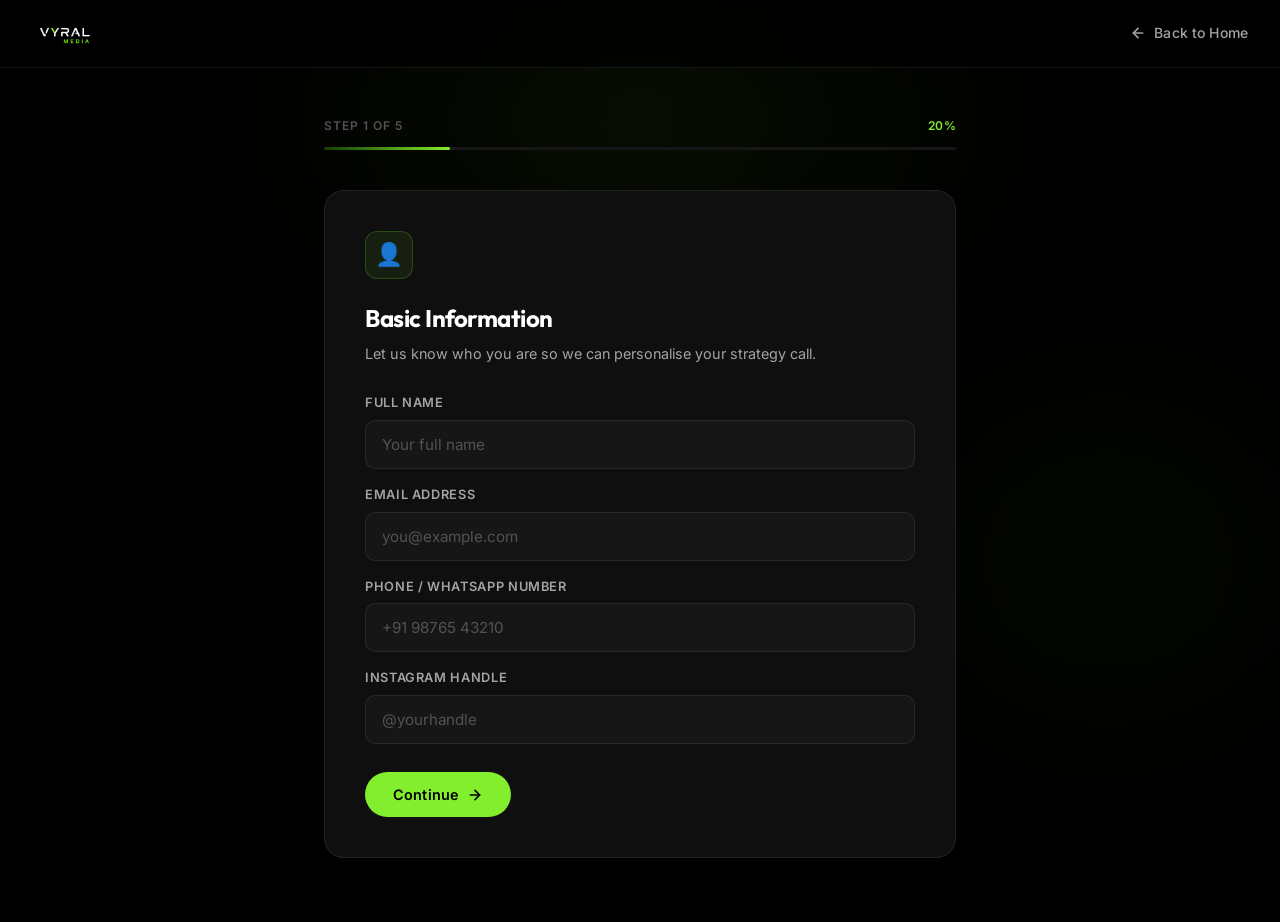
==== apply.html @ d47e301d "Update domain to vyralmedia.in, fix mobile UI, add blog section" ====
<!DOCTYPE html>
<html lang="en">
<head>
  <meta charset="UTF-8">
  <meta name="viewport" content="width=device-width, initial-scale=1.0">
  <title>Apply | Vyral Media — Book Your Free Strategy Call</title>
  <meta name="description" content="Tell us about your brand and book a free strategy call with Vyral Media. We help businesses scale organically through content, distribution, and growth systems.">
  <meta name="robots" content="noindex, nofollow">
  <link rel="canonical" href="https://vyralmedia.in/apply.html">

  <!-- Preconnect -->
  <link rel="preconnect" href="https://fonts.googleapis.com">
  <link rel="preconnect" href="https://fonts.gstatic.com" crossorigin>

  <!-- Fonts -->
  <link href="https://fonts.googleapis.com/css2?family=Inter:wght@300;400;500;600;700&family=Outfit:wght@400;500;600;700;800;900&display=swap" rel="stylesheet">

  <!-- Favicon -->
  <link rel="icon" type="image/png" href="data:image/svg+xml,<svg xmlns=%22http://www.w3.org/2000/svg%22 viewBox=%220 0 100 100%22><text y=%22.9em%22 font-size=%2290%22>🚀</text></svg>">

  <style>
    /* ============================================================
       DESIGN SYSTEM — mirrors main site exactly
    ============================================================ */
    @import url('https://fonts.googleapis.com/css2?family=Inter:wght@300;400;500;600;700&family=Outfit:wght@400;500;600;700;800;900&display=swap');

    :root {
      --bg-pure: #000000;
      --bg-primary: #050505;
      --bg-secondary: #0f0f0f;
      --bg-tertiary: #161616;
      --accent: #82EE2D;
      --accent-rgb: 130, 238, 45;
      --accent-dark: #123d04;
      --accent-forest: #1c5210;
      --text-primary: #ffffff;
      --text-secondary: #a3a3a3;
      --text-muted: #525252;
      --border-color: rgba(255,255,255,0.08);
      --border-accent: rgba(130,238,45,0.2);
      --glass-bg: rgba(10,10,10,0.75);
      --glass-border: rgba(255,255,255,0.06);
      --font-headings: 'Outfit', sans-serif;
      --font-body: 'Inter', sans-serif;
      --transition-fast: all 0.2s cubic-bezier(0.4,0,0.2,1);
      --transition-smooth: all 0.4s cubic-bezier(0.4,0,0.2,1);
      --shadow-neon: 0 0 25px rgba(130,238,45,0.15);
      --shadow-neon-strong: 0 0 35px rgba(130,238,45,0.3);
    }

    *, *::before, *::after { box-sizing: border-box; margin: 0; padding: 0; }

    html {
      scroll-behavior: smooth;
      scrollbar-width: thin;
      scrollbar-color: var(--accent) var(--bg-pure);
      overflow-x: hidden;
    }

    body {
      background-color: var(--bg-pure);
      color: var(--text-primary);
      font-family: var(--font-body);
      font-size: 16px;
      line-height: 1.6;
      min-height: 100vh;
      overflow-x: hidden;
      -webkit-font-smoothing: antialiased;
    }

    ::-webkit-scrollbar { width: 8px; }
    ::-webkit-scrollbar-track { background: var(--bg-pure); }
    ::-webkit-scrollbar-thumb { background: var(--bg-tertiary); border: 2px solid var(--bg-pure); border-radius: 4px; }
    ::-webkit-scrollbar-thumb:hover { background: var(--accent); }

    /* ============================================================
       BACKGROUND AMBIENCE
    ============================================================ */
    .bg-gradient-orb {
      position: fixed;
      inset: 0;
      pointer-events: none;
      z-index: 0;
      overflow: hidden;
    }
    .bg-gradient-orb::before {
      content: '';
      position: absolute;
      top: -20%;
      left: 50%;
      transform: translateX(-50%);
      width: 900px;
      height: 600px;
      background: radial-gradient(ellipse at center, rgba(130,238,45,0.06) 0%, transparent 65%);
      filter: blur(40px);
    }
    .bg-gradient-orb::after {
      content: '';
      position: absolute;
      bottom: 10%;
      right: -10%;
      width: 600px;
      height: 500px;
      background: radial-gradient(ellipse at center, rgba(130,238,45,0.04) 0%, transparent 65%);
      filter: blur(60px);
    }

    /* ============================================================
       NAV
    ============================================================ */
    .top-nav {
      position: fixed;
      top: 0;
      left: 0;
      right: 0;
      z-index: 100;
      padding: 0 2rem;
      height: 68px;
      display: flex;
      align-items: center;
      justify-content: space-between;
      background: rgba(0,0,0,0.7);
      backdrop-filter: blur(20px);
      -webkit-backdrop-filter: blur(20px);
      border-bottom: 1px solid var(--border-color);
    }

    .logo {
      display: flex;
      align-items: center;
      text-decoration: none;
    }
    .logo img { height: 36px; width: auto; }

    .back-link {
      display: inline-flex;
      align-items: center;
      gap: 0.5rem;
      font-family: var(--font-body);
      font-size: 0.875rem;
      font-weight: 500;
      color: var(--text-secondary);
      text-decoration: none;
      transition: var(--transition-fast);
      letter-spacing: 0.01em;
    }
    .back-link:hover { color: var(--text-primary); }
    .back-link svg { transition: var(--transition-fast); }
    .back-link:hover svg { transform: translateX(-3px); }

    /* ============================================================
       PAGE LAYOUT
    ============================================================ */
    .page-wrapper {
      position: relative;
      z-index: 1;
      min-height: 100vh;
      padding-top: 68px;
      display: flex;
      flex-direction: column;
      align-items: center;
      justify-content: flex-start;
    }

    .form-container {
      width: 100%;
      max-width: 680px;
      margin: 0 auto;
      padding: 3rem 1.5rem 4rem;
    }

    /* ============================================================
       PROGRESS BAR
    ============================================================ */
    .progress-wrap {
      margin-bottom: 2.5rem;
    }

    .progress-header {
      display: flex;
      align-items: center;
      justify-content: space-between;
      margin-bottom: 0.75rem;
    }

    .step-label {
      font-size: 0.75rem;
      font-weight: 600;
      color: var(--text-muted);
      letter-spacing: 0.08em;
      text-transform: uppercase;
    }

    .step-count {
      font-size: 0.75rem;
      font-weight: 600;
      color: var(--accent);
      letter-spacing: 0.04em;
    }

    .progress-track {
      height: 3px;
      background: var(--bg-tertiary);
      border-radius: 100px;
      overflow: hidden;
    }

    .progress-fill {
      height: 100%;
      background: linear-gradient(90deg, var(--accent-dark), var(--accent));
      border-radius: 100px;
      transition: width 0.5s cubic-bezier(0.4,0,0.2,1);
      box-shadow: 0 0 12px rgba(130,238,45,0.4);
    }

    /* ============================================================
       STEP CARD
    ============================================================ */
    .step-card {
      background: var(--bg-secondary);
      border: 1px solid var(--border-color);
      border-radius: 20px;
      padding: 2.5rem;
      display: none;
      animation: fadeSlideIn 0.35s cubic-bezier(0.4,0,0.2,1) both;
    }

    .step-card.active { display: block; }

    @keyframes fadeSlideIn {
      from { opacity: 0; transform: translateY(14px); }
      to   { opacity: 1; transform: translateY(0); }
    }

    .step-icon {
      width: 48px;
      height: 48px;
      border-radius: 12px;
      background: rgba(130,238,45,0.08);
      border: 1px solid var(--border-accent);
      display: flex;
      align-items: center;
      justify-content: center;
      margin-bottom: 1.25rem;
      font-size: 1.4rem;
      line-height: 1;
    }

    .step-title {
      font-family: var(--font-headings);
      font-size: 1.5rem;
      font-weight: 700;
      color: var(--text-primary);
      margin-bottom: 0.35rem;
      letter-spacing: -0.02em;
    }

    .step-subtitle {
      font-size: 0.9rem;
      color: var(--text-secondary);
      margin-bottom: 1.75rem;
      line-height: 1.5;
    }

    /* ============================================================
       FORM FIELDS
    ============================================================ */
    .field-group {
      display: flex;
      flex-direction: column;
      gap: 1rem;
      margin-bottom: 1.75rem;
    }

    .field {
      display: flex;
      flex-direction: column;
      gap: 0.4rem;
    }

    .field label {
      font-size: 0.8rem;
      font-weight: 600;
      color: var(--text-secondary);
      letter-spacing: 0.05em;
      text-transform: uppercase;
    }

    .field input,
    .field select {
      width: 100%;
      background: var(--bg-tertiary);
      border: 1px solid var(--border-color);
      border-radius: 10px;
      padding: 0.875rem 1rem;
      font-family: var(--font-body);
      font-size: 0.95rem;
      font-weight: 400;
      color: var(--text-primary);
      outline: none;
      transition: var(--transition-fast);
      appearance: none;
      -webkit-appearance: none;
    }

    .field input::placeholder { color: var(--text-muted); }

    .field input:focus,
    .field select:focus {
      border-color: var(--border-accent);
      background: rgba(22,22,22,0.9);
      box-shadow: 0 0 0 3px rgba(130,238,45,0.07);
    }

    .select-wrap {
      position: relative;
    }

    .select-wrap::after {
      content: '';
      position: absolute;
      right: 14px;
      top: 50%;
      transform: translateY(-50%);
      width: 10px;
      height: 6px;
      pointer-events: none;
      background-image: url("data:image/svg+xml,%3Csvg xmlns='http://www.w3.org/2000/svg' fill='none' viewBox='0 0 10 6'%3E%3Cpath stroke='%23a3a3a3' stroke-width='1.5' stroke-linecap='round' stroke-linejoin='round' d='M1 1l4 4 4-4'/%3E%3C/svg%3E");
      background-repeat: no-repeat;
      background-size: contain;
    }

    .field select { cursor: pointer; padding-right: 2.5rem; }
    .field select option { background: var(--bg-secondary); color: var(--text-primary); }

    /* ============================================================
       CHOICE GRID (single / multi select)
    ============================================================ */
    .choices-grid {
      display: grid;
      grid-template-columns: 1fr 1fr;
      gap: 0.65rem;
      margin-bottom: 1.75rem;
    }

    .choice-item {
      display: flex;
      align-items: center;
      gap: 0.75rem;
      padding: 0.875rem 1rem;
      background: var(--bg-tertiary);
      border: 1px solid var(--border-color);
      border-radius: 12px;
      cursor: pointer;
      transition: var(--transition-fast);
      user-select: none;
      -webkit-user-select: none;
    }

    .choice-item:hover {
      border-color: rgba(130,238,45,0.25);
      background: rgba(22,22,22,0.9);
    }

    .choice-item.selected {
      border-color: var(--accent);
      background: rgba(130,238,45,0.07);
      box-shadow: 0 0 0 1px rgba(130,238,45,0.15) inset;
    }

    .choice-icon {
      width: 28px;
      height: 28px;
      flex-shrink: 0;
      border-radius: 6px;
      background: rgba(255,255,255,0.04);
      display: flex;
      align-items: center;
      justify-content: center;
      font-size: 0.95rem;
    }

    .choice-text {
      font-size: 0.875rem;
      font-weight: 500;
      color: var(--text-primary);
      line-height: 1.3;
    }

    .choice-check {
      width: 16px;
      height: 16px;
      border-radius: 4px;
      border: 1.5px solid var(--text-muted);
      margin-left: auto;
      flex-shrink: 0;
      display: flex;
      align-items: center;
      justify-content: center;
      transition: var(--transition-fast);
    }

    .choice-item.selected .choice-check {
      background: var(--accent);
      border-color: var(--accent);
    }

    .choice-item.selected .choice-check::after {
      content: '';
      display: block;
      width: 8px;
      height: 5px;
      border-left: 2px solid #000;
      border-bottom: 2px solid #000;
      transform: rotate(-45deg) translateY(-1px);
    }

    /* Full-width grid options */
    .choices-grid.cols-1 { grid-template-columns: 1fr; }

    /* ============================================================
       BUTTONS
    ============================================================ */
    .btn-row {
      display: flex;
      align-items: center;
      gap: 0.75rem;
      margin-top: 0.25rem;
    }

    .btn {
      display: inline-flex;
      align-items: center;
      justify-content: center;
      gap: 0.5rem;
      padding: 0.875rem 1.75rem;
      border-radius: 100px;
      font-family: var(--font-body);
      font-size: 0.9rem;
      font-weight: 600;
      cursor: pointer;
      border: none;
      outline: none;
      text-decoration: none;
      transition: var(--transition-fast);
      letter-spacing: 0.01em;
      white-space: nowrap;
    }

    .btn-primary {
      background: var(--accent);
      color: #000;
    }
    .btn-primary:hover {
      background: #96f53e;
      transform: translateY(-2px);
      box-shadow: var(--shadow-neon-strong);
    }

    .btn-secondary {
      background: transparent;
      color: var(--text-secondary);
      border: 1px solid var(--border-color);
    }
    .btn-secondary:hover {
      border-color: rgba(255,255,255,0.2);
      color: var(--text-primary);
      background: var(--bg-tertiary);
    }

    .btn-full { width: 100%; }

    /* ============================================================
       VALIDATION ERROR
    ============================================================ */
    .field-error {
      font-size: 0.78rem;
      color: #ff6b6b;
      display: none;
      margin-top: 0.25rem;
    }
    .field-error.show { display: block; }
    .field input.error,
    .field select.error { border-color: rgba(255,107,107,0.5); }

    .error-msg {
      font-size: 0.8rem;
      color: #ff6b6b;
      padding: 0.75rem 1rem;
      background: rgba(255,107,107,0.08);
      border: 1px solid rgba(255,107,107,0.2);
      border-radius: 8px;
      display: none;
      margin-bottom: 1rem;
    }
    .error-msg.show { display: block; }

    /* ============================================================
       FINAL SCREEN
    ============================================================ */
    .final-screen {
      display: none;
      text-align: center;
      padding: 3rem 2.5rem;
      background: var(--bg-secondary);
      border: 1px solid var(--border-color);
      border-radius: 20px;
      animation: fadeSlideIn 0.4s cubic-bezier(0.4,0,0.2,1) both;
    }

    .final-screen.active { display: block; }

    .final-icon-wrap {
      width: 72px;
      height: 72px;
      border-radius: 18px;
      background: rgba(130,238,45,0.1);
      border: 1px solid var(--border-accent);
      display: flex;
      align-items: center;
      justify-content: center;
      margin: 0 auto 1.5rem;
      font-size: 2rem;
    }

    .final-title {
      font-family: var(--font-headings);
      font-size: 2rem;
      font-weight: 800;
      color: var(--text-primary);
      letter-spacing: -0.03em;
      margin-bottom: 0.75rem;
    }

    .final-title span { color: var(--accent); }

    .final-desc {
      font-size: 1rem;
      color: var(--text-secondary);
      max-width: 440px;
      margin: 0 auto 2rem;
      line-height: 1.65;
    }

    .wa-btn {
      display: inline-flex;
      align-items: center;
      justify-content: center;
      gap: 0.75rem;
      padding: 1rem 2rem;
      background: var(--accent);
      color: #000;
      font-family: var(--font-body);
      font-size: 1rem;
      font-weight: 700;
      border-radius: 100px;
      text-decoration: none;
      transition: var(--transition-fast);
      letter-spacing: 0.01em;
      border: none;
      cursor: pointer;
    }

    .wa-btn:hover {
      background: #96f53e;
      transform: translateY(-3px);
      box-shadow: 0 8px 32px rgba(130,238,45,0.35);
    }

    .wa-btn svg { flex-shrink: 0; }

    .privacy-note {
      margin-top: 1.25rem;
      font-size: 0.78rem;
      color: var(--text-muted);
    }

    /* ============================================================
       NOTION-STYLE EMOJI — uses text rendering
    ============================================================ */
    .notion-emoji {
      font-style: normal;
      font-variant-emoji: text;
      font-family: 'Segoe UI Emoji', 'Noto Emoji', sans-serif;
    }

    /* ============================================================
       STEP DIVIDER
    ============================================================ */
    .step-divider {
      height: 1px;
      background: var(--border-color);
      margin: 1.5rem 0;
    }

    /* ============================================================
       RESPONSIVE
    ============================================================ */
    @media (max-width: 600px) {
      .form-container { padding: 2rem 1rem 3rem; }
      .step-card { padding: 1.75rem 1.25rem; }
      .choices-grid { 
        grid-template-columns: 1fr; 
        gap: 0.5rem;
      }
      .choice-item {
        padding: 0.65rem 0.75rem;
        gap: 0.5rem;
      }
      .choice-text {
        font-size: 0.8rem;
      }
      .choice-icon {
        width: 24px;
        height: 24px;
        font-size: 0.8rem;
      }
      .choice-check {
        width: 14px;
        height: 14px;
      }
      .final-screen { padding: 2rem 1.25rem; }
      .final-title { font-size: 1.6rem; }
      .top-nav { padding: 0 1rem; }
      .btn-row {
        flex-wrap: wrap;
      }
      .btn-row .btn {
        flex: 1 1 calc(50% - 0.5rem);
        min-width: 120px;
        padding: 0.7rem 1rem;
        font-size: 0.8rem;
      }
    }
  </style>
</head>
<body>

  <!-- Background ambience -->
  <div class="bg-gradient-orb" aria-hidden="true"></div>

  <!-- Nav -->
  <nav class="top-nav" aria-label="Apply page navigation">
    <a href="index.html" class="logo" aria-label="Vyral Media — Back to home">
      <img src="logo.png" alt="Vyral Media Logo">
    </a>
    <a href="index.html" class="back-link" id="nav-back-link">
      <svg xmlns="http://www.w3.org/2000/svg" width="16" height="16" viewBox="0 0 24 24" fill="none" stroke="currentColor" stroke-width="2.5" stroke-linecap="round" stroke-linejoin="round" aria-hidden="true"><line x1="19" y1="12" x2="5" y2="12"></line><polyline points="12 19 5 12 12 5"></polyline></svg>
      Back to Home
    </a>
  </nav>

  <!-- Page wrapper -->
  <div class="page-wrapper">
    <div class="form-container">

      <!-- Progress -->
      <div class="progress-wrap" id="progress-wrap">
        <div class="progress-header">
          <span class="step-label" id="step-label">Step 1 of 5</span>
          <span class="step-count" id="step-count">20%</span>
        </div>
        <div class="progress-track">
          <div class="progress-fill" id="progress-fill" style="width: 20%"></div>
        </div>
      </div>

      <!-- ─── STEP 1: BASIC INFORMATION ─── -->
      <div class="step-card active" id="step-1" role="form" aria-labelledby="step1-title">
        <div class="step-icon" aria-hidden="true"><span class="notion-emoji">👤</span></div>
        <h1 class="step-title" id="step1-title">Basic Information</h1>
        <p class="step-subtitle">Let us know who you are so we can personalise your strategy call.</p>

        <div class="error-msg" id="step1-error">Please fill in all required fields correctly.</div>

        <div class="field-group">
          <div class="field">
            <label for="f-name">Full Name</label>
            <input type="text" id="f-name" name="name" placeholder="Your full name" autocomplete="name">
            <span class="field-error" id="err-name">Please enter your name.</span>
          </div>
          <div class="field">
            <label for="f-email">Email Address</label>
            <input type="email" id="f-email" name="email" placeholder="you@example.com" autocomplete="email">
            <span class="field-error" id="err-email">Please enter a valid email address.</span>
          </div>
          <div class="field">
            <label for="f-phone">Phone / WhatsApp Number</label>
            <input type="tel" id="f-phone" name="phone" placeholder="+91 98765 43210" autocomplete="tel">
            <span class="field-error" id="err-phone">Please enter your phone number.</span>
          </div>
          <div class="field">
            <label for="f-instagram">Instagram Handle</label>
            <input type="text" id="f-instagram" name="instagram" placeholder="@yourhandle">
            <span class="field-error" id="err-instagram">Please enter your Instagram handle.</span>
          </div>
        </div>

        <div class="btn-row">
          <button class="btn btn-primary" onclick="nextStep(1)" id="step1-next">
            Continue
            <svg xmlns="http://www.w3.org/2000/svg" width="16" height="16" viewBox="0 0 24 24" fill="none" stroke="currentColor" stroke-width="2.5" stroke-linecap="round" stroke-linejoin="round" aria-hidden="true"><line x1="5" y1="12" x2="19" y2="12"></line><polyline points="12 5 19 12 12 19"></polyline></svg>
          </button>
        </div>
      </div>

      <!-- ─── STEP 2: BUSINESS TYPE ─── -->
      <div class="step-card" id="step-2" role="form" aria-labelledby="step2-title">
        <div class="step-icon" aria-hidden="true"><span class="notion-emoji">🏢</span></div>
        <h2 class="step-title" id="step2-title">Business Type</h2>
        <p class="step-subtitle">What type of business or brand are you building?</p>

        <div class="error-msg" id="step2-error">Please select a business type to continue.</div>

        <div class="choices-grid cols-1" id="business-choices" role="radiogroup" aria-label="Business type">
          <div class="choice-item" data-group="business" data-value="Local Business" onclick="selectSingle(this)" role="radio" aria-checked="false" tabindex="0">
            <span class="choice-icon notion-emoji">🏪</span>
            <span class="choice-text">Local Business</span>
            <span class="choice-check" aria-hidden="true"></span>
          </div>
          <div class="choice-item" data-group="business" data-value="E-commerce" onclick="selectSingle(this)" role="radio" aria-checked="false" tabindex="0">
            <span class="choice-icon notion-emoji">🛒</span>
            <span class="choice-text">E-commerce</span>
            <span class="choice-check" aria-hidden="true"></span>
          </div>
          <div class="choice-item" data-group="business" data-value="Personal Brand" onclick="selectSingle(this)" role="radio" aria-checked="false" tabindex="0">
            <span class="choice-icon notion-emoji">🎯</span>
            <span class="choice-text">Personal Brand</span>
            <span class="choice-check" aria-hidden="true"></span>
          </div>
          <div class="choice-item" data-group="business" data-value="Influencer" onclick="selectSingle(this)" role="radio" aria-checked="false" tabindex="0">
            <span class="choice-icon notion-emoji">👑</span>
            <span class="choice-text">Influencer</span>
            <span class="choice-check" aria-hidden="true"></span>
          </div>
          <div class="choice-item" data-group="business" data-value="Startup" onclick="selectSingle(this)" role="radio" aria-checked="false" tabindex="0">
            <span class="choice-icon notion-emoji">🚀</span>
            <span class="choice-text">Startup</span>
            <span class="choice-check" aria-hidden="true"></span>
          </div>
          <div class="choice-item" data-group="business" data-value="Other" onclick="selectSingle(this)" role="radio" aria-checked="false" tabindex="0">
            <span class="choice-icon notion-emoji">📦</span>
            <span class="choice-text">Other</span>
            <span class="choice-check" aria-hidden="true"></span>
          </div>
        </div>

        <div class="btn-row">
          <button class="btn btn-secondary" onclick="prevStep(2)" aria-label="Go back to step 1">Back</button>
          <button class="btn btn-primary" onclick="nextStep(2)" id="step2-next">
            Continue
            <svg xmlns="http://www.w3.org/2000/svg" width="16" height="16" viewBox="0 0 24 24" fill="none" stroke="currentColor" stroke-width="2.5" stroke-linecap="round" stroke-linejoin="round" aria-hidden="true"><line x1="5" y1="12" x2="19" y2="12"></line><polyline points="12 5 19 12 12 19"></polyline></svg>
          </button>
        </div>
      </div>

      <!-- ─── STEP 3: CURRENT SITUATION ─── -->
      <div class="step-card" id="step-3" role="form" aria-labelledby="step3-title">
        <div class="step-icon" aria-hidden="true"><span class="notion-emoji">📊</span></div>
        <h2 class="step-title" id="step3-title">Current Situation</h2>
        <p class="step-subtitle">What's your biggest challenge right now?</p>

        <div class="error-msg" id="step3-error">Please select your biggest challenge to continue.</div>

        <div class="choices-grid cols-1" id="challenge-choices" role="radiogroup" aria-label="Current challenge">
          <div class="choice-item" data-group="challenge" data-value="Don't know how to scale organically" onclick="selectSingle(this)" role="radio" aria-checked="false" tabindex="0">
            <span class="choice-icon notion-emoji">📊</span>
            <span class="choice-text">Don't know how to scale organically</span>
            <span class="choice-check" aria-hidden="true"></span>
          </div>
          <div class="choice-item" data-group="challenge" data-value="Low reach & engagement" onclick="selectSingle(this)" role="radio" aria-checked="false" tabindex="0">
            <span class="choice-icon notion-emoji">📉</span>
            <span class="choice-text">Low reach &amp; engagement</span>
            <span class="choice-check" aria-hidden="true"></span>
          </div>
          <div class="choice-item" data-group="challenge" data-value="No leads coming in" onclick="selectSingle(this)" role="radio" aria-checked="false" tabindex="0">
            <span class="choice-icon notion-emoji">🎯</span>
            <span class="choice-text">No leads coming in</span>
            <span class="choice-check" aria-hidden="true"></span>
          </div>
          <div class="choice-item" data-group="challenge" data-value="No time to manage social media" onclick="selectSingle(this)" role="radio" aria-checked="false" tabindex="0">
            <span class="choice-icon notion-emoji">⏱</span>
            <span class="choice-text">No time to manage social media</span>
            <span class="choice-check" aria-hidden="true"></span>
          </div>
          <div class="choice-item" data-group="challenge" data-value="Need faster growth" onclick="selectSingle(this)" role="radio" aria-checked="false" tabindex="0">
            <span class="choice-icon notion-emoji">🚀</span>
            <span class="choice-text">Need faster growth</span>
            <span class="choice-check" aria-hidden="true"></span>
          </div>
          <div class="choice-item" data-group="challenge" data-value="Other" onclick="selectSingle(this)" role="radio" aria-checked="false" tabindex="0">
            <span class="choice-icon notion-emoji">❓</span>
            <span class="choice-text">Other</span>
            <span class="choice-check" aria-hidden="true"></span>
          </div>
        </div>

        <div class="btn-row">
          <button class="btn btn-secondary" onclick="prevStep(3)" aria-label="Go back to step 2">Back</button>
          <button class="btn btn-primary" onclick="nextStep(3)" id="step3-next">
            Continue
            <svg xmlns="http://www.w3.org/2000/svg" width="16" height="16" viewBox="0 0 24 24" fill="none" stroke="currentColor" stroke-width="2.5" stroke-linecap="round" stroke-linejoin="round" aria-hidden="true"><line x1="5" y1="12" x2="19" y2="12"></line><polyline points="12 5 19 12 12 19"></polyline></svg>
          </button>
        </div>
      </div>

      <!-- ─── STEP 4: BUDGET QUALIFIER ─── -->
      <div class="step-card" id="step-4" role="form" aria-labelledby="step4-title">
        <div class="step-icon" aria-hidden="true"><span class="notion-emoji">💰</span></div>
        <h2 class="step-title" id="step4-title">Budget Qualifier</h2>
        <p class="step-subtitle">What's your monthly marketing budget? This helps us match you with the right plan.</p>

        <div class="error-msg" id="step4-error">Please select your monthly budget to continue.</div>

        <div class="choices-grid cols-1" id="budget-choices" role="radiogroup" aria-label="Monthly budget">
          <div class="choice-item" data-group="budget" data-value="Under $500" onclick="selectSingle(this)" role="radio" aria-checked="false" tabindex="0">
            <span class="choice-icon notion-emoji">💰</span>
            <span class="choice-text">Under $500</span>
            <span class="choice-check" aria-hidden="true"></span>
          </div>
          <div class="choice-item" data-group="budget" data-value="$500–$1,000" onclick="selectSingle(this)" role="radio" aria-checked="false" tabindex="0">
            <span class="choice-icon notion-emoji">💰</span>
            <span class="choice-text">$500 – $1,000</span>
            <span class="choice-check" aria-hidden="true"></span>
          </div>
          <div class="choice-item" data-group="budget" data-value="$1,000–$2,000" onclick="selectSingle(this)" role="radio" aria-checked="false" tabindex="0">
            <span class="choice-icon notion-emoji">💰</span>
            <span class="choice-text">$1,000 – $2,000</span>
            <span class="choice-check" aria-hidden="true"></span>
          </div>
          <div class="choice-item" data-group="budget" data-value="$2,000+" onclick="selectSingle(this)" role="radio" aria-checked="false" tabindex="0">
            <span class="choice-icon notion-emoji">💰</span>
            <span class="choice-text">$2,000+</span>
            <span class="choice-check" aria-hidden="true"></span>
          </div>
        </div>

        <div class="btn-row">
          <button class="btn btn-secondary" onclick="prevStep(4)" aria-label="Go back to step 3">Back</button>
          <button class="btn btn-primary" onclick="nextStep(4)" id="step4-next">
            Continue
            <svg xmlns="http://www.w3.org/2000/svg" width="16" height="16" viewBox="0 0 24 24" fill="none" stroke="currentColor" stroke-width="2.5" stroke-linecap="round" stroke-linejoin="round" aria-hidden="true"><line x1="5" y1="12" x2="19" y2="12"></line><polyline points="12 5 19 12 12 19"></polyline></svg>
          </button>
        </div>
      </div>

      <!-- ─── STEP 5: MAIN GOAL ─── -->
      <div class="step-card" id="step-5" role="form" aria-labelledby="step5-title">
        <div class="step-icon" aria-hidden="true"><span class="notion-emoji">🎯</span></div>
        <h2 class="step-title" id="step5-title">Main Goal</h2>
        <p class="step-subtitle">What are you aiming for? Select all that apply.</p>

        <div class="error-msg" id="step5-error">Please select at least one goal to continue.</div>

        <div class="choices-grid cols-1" id="goal-choices" role="group" aria-label="Your main goals">
          <div class="choice-item" data-group="goal" data-value="Build organic traffic" onclick="selectMulti(this)" role="checkbox" aria-checked="false" tabindex="0">
            <span class="choice-icon notion-emoji">📈</span>
            <span class="choice-text">Build organic traffic</span>
            <span class="choice-check" aria-hidden="true"></span>
          </div>
          <div class="choice-item" data-group="goal" data-value="Increase brand virality" onclick="selectMulti(this)" role="checkbox" aria-checked="false" tabindex="0">
            <span class="choice-icon notion-emoji">🔥</span>
            <span class="choice-text">Increase brand virality</span>
            <span class="choice-check" aria-hidden="true"></span>
          </div>
          <div class="choice-item" data-group="goal" data-value="Grow social media followers" onclick="selectMulti(this)" role="checkbox" aria-checked="false" tabindex="0">
            <span class="choice-icon notion-emoji">👥</span>
            <span class="choice-text">Grow social media followers</span>
            <span class="choice-check" aria-hidden="true"></span>
          </div>
          <div class="choice-item" data-group="goal" data-value="More leads / sales" onclick="selectMulti(this)" role="checkbox" aria-checked="false" tabindex="0">
            <span class="choice-icon notion-emoji">🎯</span>
            <span class="choice-text">More leads / sales</span>
            <span class="choice-check" aria-hidden="true"></span>
          </div>
          <div class="choice-item" data-group="goal" data-value="Brand awareness" onclick="selectMulti(this)" role="checkbox" aria-checked="false" tabindex="0">
            <span class="choice-icon notion-emoji">👁</span>
            <span class="choice-text">Brand awareness</span>
            <span class="choice-check" aria-hidden="true"></span>
          </div>
          <div class="choice-item" data-group="goal" data-value="Launch a new product / brand" onclick="selectMulti(this)" role="checkbox" aria-checked="false" tabindex="0">
            <span class="choice-icon notion-emoji">🚀</span>
            <span class="choice-text">Launch a new product / brand</span>
            <span class="choice-check" aria-hidden="true"></span>
          </div>
        </div>

        <div class="btn-row">
          <button class="btn btn-secondary" onclick="prevStep(5)" aria-label="Go back to step 4">Back</button>
          <button class="btn btn-primary" onclick="nextStep(5)" id="step5-next">
            See My Growth Plan
            <svg xmlns="http://www.w3.org/2000/svg" width="16" height="16" viewBox="0 0 24 24" fill="none" stroke="currentColor" stroke-width="2.5" stroke-linecap="round" stroke-linejoin="round" aria-hidden="true"><line x1="5" y1="12" x2="19" y2="12"></line><polyline points="12 5 19 12 12 19"></polyline></svg>
          </button>
        </div>
      </div>

      <!-- ─── FINAL SCREEN ─── -->
      <div class="final-screen" id="final-screen" role="region" aria-labelledby="final-title">
        <div class="final-icon-wrap" aria-hidden="true"><span class="notion-emoji" style="font-size:2.2rem">🚀</span></div>
        <h2 class="final-title" id="final-title">Perfect. Let's Build Your<br><span>Growth Plan.</span></h2>
        <p class="final-desc">Book your free strategy call below and we'll show you how to generate more visibility, more reach and more opportunities for your brand.</p>
        <a href="#" class="wa-btn" id="whatsapp-cta" target="_blank" rel="noopener noreferrer" aria-label="Continue to book your free strategy call on WhatsApp">
          <svg xmlns="http://www.w3.org/2000/svg" width="22" height="22" viewBox="0 0 448 512" fill="currentColor" aria-hidden="true"><path d="M380.9 97.1C339 55.1 283.2 32 223.9 32c-122.4 0-222 99.6-222 222 0 39.1 10.2 77.3 29.6 111L0 480l117.7-30.9c32.4 17.7 68.9 27 106.1 27h.1c122.3 0 224.1-99.6 224.1-222 0-59.3-25.2-115-67.1-157zm-157 341.6c-33.2 0-65.7-8.9-94-25.7l-6.7-4-69.8 18.3L72 359.2l-4.4-7c-18.5-29.4-28.2-63.3-28.2-98.2 0-101.7 82.8-184.5 184.6-184.5 49.3 0 95.6 19.2 130.4 54.1 34.8 34.9 56.2 81.2 56.1 130.5 0 101.8-84.9 184.6-186.6 184.6zm101.2-138.2c-5.5-2.8-32.8-16.2-37.9-18-5.1-1.9-8.8-2.8-12.5 2.8-3.7 5.6-14.3 18-17.6 21.8-3.2 3.7-6.5 4.2-12 1.4-32.6-16.3-54-29.1-75.5-66-5.7-9.8 5.7-9.1 16.3-30.3 1.8-3.7.9-6.9-.5-9.7-1.4-2.8-12.5-30.1-17.1-41.2-4.5-10.8-9.1-9.3-12.5-9.5-3.2-.2-6.9-.2-10.6-.2-3.7 0-9.7 1.4-14.8 6.9-5.1 5.6-19.4 19-19.4 46.3 0 27.3 19.9 53.7 22.6 57.4 2.8 3.7 39.1 59.7 94.8 83.8 35.2 15.2 49 16.5 66.6 13.9 10.7-1.6 32.8-13.4 37.4-26.4 4.6-13 4.6-24.1 3.2-26.4-1.3-2.5-5-3.9-10.5-6.6z"/></svg>
          Continue To Book Your Strategy Call
        </a>
        <p class="privacy-note">We respect your privacy. Your information will only be used to contact you about your strategy call.</p>
      </div>

    </div><!-- /form-container -->
  </div><!-- /page-wrapper -->

  <script>
    /* ============================================================
       STATE
    ============================================================ */
    const TOTAL_STEPS = 5;
    let currentStep = 1;

    const formData = {
      name:      '',
      email:     '',
      phone:     '',
      instagram: '',
      business:  '',
      challenge: '',
      budget:    '',
      goals:     []
    };

    /* ============================================================
       PROGRESS
    ============================================================ */
    function updateProgress(step) {
      const pct = Math.round((step / TOTAL_STEPS) * 100);
      document.getElementById('progress-fill').style.width = pct + '%';
      document.getElementById('step-label').textContent = `Step ${step} of ${TOTAL_STEPS}`;
      document.getElementById('step-count').textContent = pct + '%';
    }

    /* ============================================================
       NAVIGATION
    ============================================================ */
    function showStep(n) {
      document.querySelectorAll('.step-card').forEach(c => c.classList.remove('active'));
      const card = document.getElementById('step-' + n);
      if (card) {
        card.classList.add('active');
        card.scrollIntoView({ behavior: 'smooth', block: 'start' });
      }
      updateProgress(n);
      currentStep = n;
    }

    function prevStep(from) {
      if (from > 1) showStep(from - 1);
    }

    function nextStep(from) {
      // Validate before advancing
      if (!validate(from)) return;
      collectData(from);

      if (from === TOTAL_STEPS) {
        showFinal();
      } else {
        showStep(from + 1);
      }
    }

    /* ============================================================
       VALIDATION
    ============================================================ */
    function validate(step) {
      clearErrors(step);

      if (step === 1) {
        const name  = document.getElementById('f-name').value.trim();
        const email = document.getElementById('f-email').value.trim();
        const phone = document.getElementById('f-phone').value.trim();
        const ig    = document.getElementById('f-instagram').value.trim();
        let valid = true;

        if (!name)                          { showFieldError('err-name', 'f-name');           valid = false; }
        if (!email || !isValidEmail(email)) { showFieldError('err-email', 'f-email');         valid = false; }
        if (!phone)                         { showFieldError('err-phone', 'f-phone');         valid = false; }
        if (!ig)                            { showFieldError('err-instagram', 'f-instagram'); valid = false; }

        if (!valid) document.getElementById('step1-error').classList.add('show');
        return valid;
      }

      if (step === 2) {
        const sel = document.querySelector('#business-choices .choice-item.selected');
        if (!sel) { document.getElementById('step2-error').classList.add('show'); return false; }
        return true;
      }

      if (step === 3) {
        const sel = document.querySelector('#challenge-choices .choice-item.selected');
        if (!sel) { document.getElementById('step3-error').classList.add('show'); return false; }
        return true;
      }

      if (step === 4) {
        const sel = document.querySelector('#budget-choices .choice-item.selected');
        if (!sel) { document.getElementById('step4-error').classList.add('show'); return false; }
        return true;
      }

      if (step === 5) {
        const sels = document.querySelectorAll('#goal-choices .choice-item.selected');
        if (sels.length === 0) { document.getElementById('step5-error').classList.add('show'); return false; }
        return true;
      }

      return true;
    }

    function clearErrors(step) {
      document.getElementById('step' + step + '-error') && document.getElementById('step' + step + '-error').classList.remove('show');
      if (step === 1) {
        ['err-name','err-email','err-phone','err-instagram'].forEach(id => {
          document.getElementById(id).classList.remove('show');
        });
        ['f-name','f-email','f-phone','f-instagram'].forEach(id => {
          document.getElementById(id).classList.remove('error');
        });
      }
    }

    function showFieldError(errId, inputId) {
      document.getElementById(errId).classList.add('show');
      document.getElementById(inputId).classList.add('error');
    }

    function isValidEmail(e) {
      return /^[^\s@]+@[^\s@]+\.[^\s@]+$/.test(e);
    }

    /* ============================================================
       DATA COLLECTION
    ============================================================ */
    function collectData(step) {
      if (step === 1) {
        formData.name      = document.getElementById('f-name').value.trim();
        formData.email     = document.getElementById('f-email').value.trim();
        formData.phone     = document.getElementById('f-phone').value.trim();
        formData.instagram = document.getElementById('f-instagram').value.trim();
      }
      if (step === 2) {
        const s = document.querySelector('#business-choices .choice-item.selected');
        formData.business = s ? s.dataset.value : '';
      }
      if (step === 3) {
        const s = document.querySelector('#challenge-choices .choice-item.selected');
        formData.challenge = s ? s.dataset.value : '';
      }
      if (step === 4) {
        const s = document.querySelector('#budget-choices .choice-item.selected');
        formData.budget = s ? s.dataset.value : '';
      }
      if (step === 5) {
        const sels = document.querySelectorAll('#goal-choices .choice-item.selected');
        formData.goals = Array.from(sels).map(el => el.dataset.value);
      }
    }

    /* ============================================================
       SINGLE / MULTI SELECT TOGGLE
    ============================================================ */
    function selectSingle(el) {
      const group = el.dataset.group;
      document.querySelectorAll(`.choice-item[data-group="${group}"]`).forEach(item => {
        item.classList.remove('selected');
        item.setAttribute('aria-checked', 'false');
      });
      el.classList.add('selected');
      el.setAttribute('aria-checked', 'true');
      // Hide error on selection
      const errId = 'step' + getStepForGroup(group) + '-error';
      const errEl = document.getElementById(errId);
      if (errEl) errEl.classList.remove('show');
    }

    function selectMulti(el) {
      const isSelected = el.classList.contains('selected');
      el.classList.toggle('selected');
      el.setAttribute('aria-checked', isSelected ? 'false' : 'true');
      // Hide error if at least one selected
      const sels = document.querySelectorAll('#goal-choices .choice-item.selected');
      if (sels.length > 0) document.getElementById('step5-error').classList.remove('show');
    }

    function getStepForGroup(group) {
      const map = { business: 2, challenge: 3, budget: 4, goal: 5 };
      return map[group] || 1;
    }

    /* Keyboard accessibility for choice items */
    document.addEventListener('keydown', function(e) {
      if (e.key === 'Enter' || e.key === ' ') {
        const el = e.target;
        if (el.classList.contains('choice-item')) {
          e.preventDefault();
          el.click();
        }
      }
    });

    /* ============================================================
       FINAL SCREEN
    ============================================================ */
    function showFinal() {
      // Hide all steps and progress
      document.querySelectorAll('.step-card').forEach(c => c.classList.remove('active'));
      document.getElementById('progress-wrap').style.display = 'none';
      document.getElementById('final-screen').classList.add('active');

      // Build WhatsApp pre-filled message
      const goals = formData.goals.join(', ');
      const msg = [
        `Hi Vyral Media! I'd like to book a free strategy call.`,
        ``,
        `*My Details:*`,
        `Name: ${formData.name}`,
        `Email: ${formData.email}`,
        `Phone/WhatsApp: ${formData.phone}`,
        `Instagram: ${formData.instagram}`,
        ``,
        `*About My Business:*`,
        `Business Type: ${formData.business}`,
        `Biggest Challenge: ${formData.challenge}`,
        `Monthly Budget: ${formData.budget}`,
        `Main Goals: ${goals}`,
        ``,
        `Looking forward to connecting!`
      ].join('\n');

      const encoded = encodeURIComponent(msg);
      document.getElementById('whatsapp-cta').href = `https://wa.me/919897303727?text=${encoded}`;

      document.getElementById('final-screen').scrollIntoView({ behavior: 'smooth', block: 'start' });
    }

    /* ============================================================
       INIT
    ============================================================ */
    updateProgress(1);
  </script>
</body>
</html>
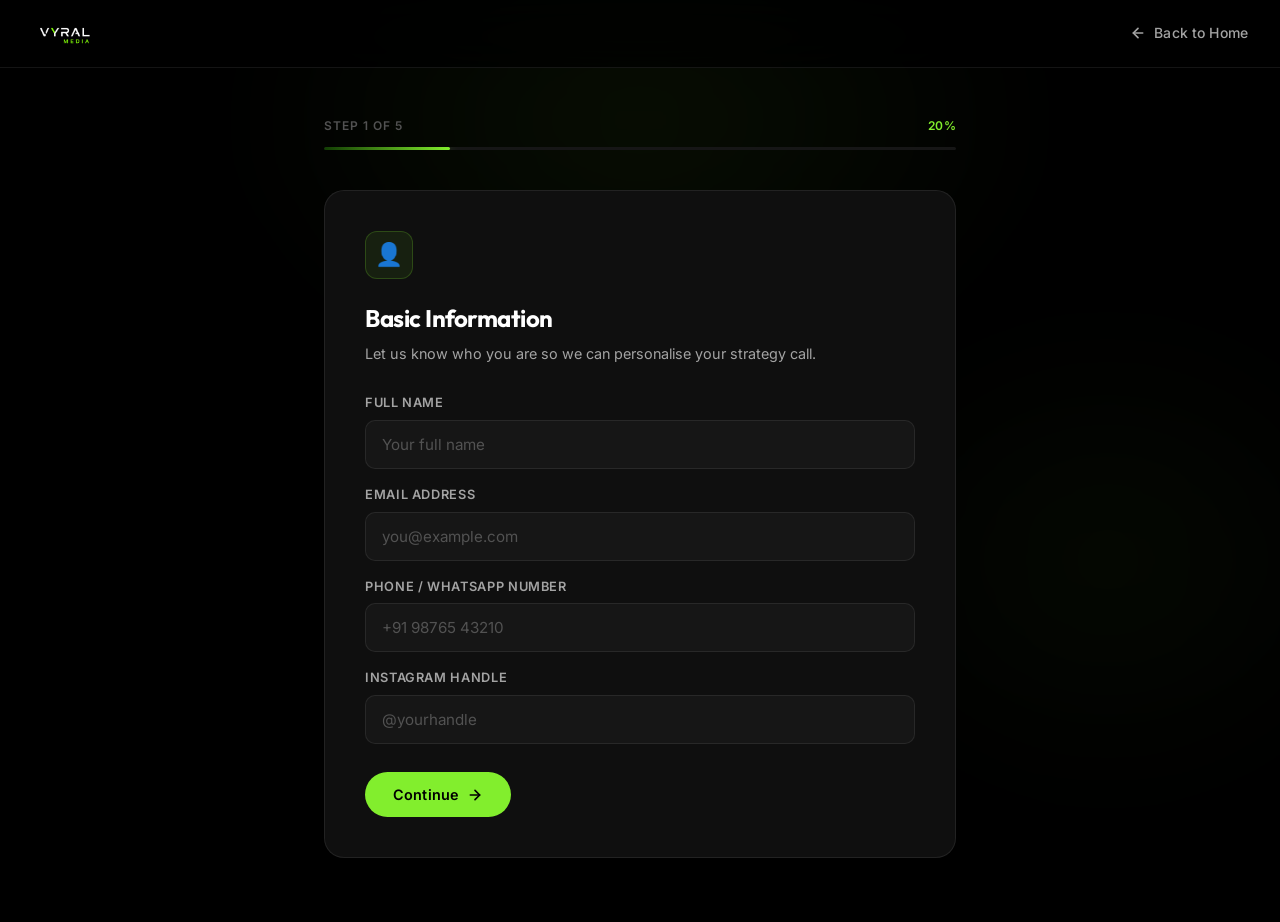
==== commit 8239f400: "Remove noindex tag from apply page" ====
--- a/apply.html
+++ b/apply.html
@@ -5,8 +5,11 @@
   <meta name="viewport" content="width=device-width, initial-scale=1.0">
   <title>Apply | Vyral Media — Book Your Free Strategy Call</title>
   <meta name="description" content="Tell us about your brand and book a free strategy call with Vyral Media. We help businesses scale organically through content, distribution, and growth systems.">
-  <meta name="robots" content="noindex, nofollow">
+  <meta name="robots" content="index, follow">
   <link rel="canonical" href="https://vyralmedia.in/apply.html">
+  
+  <!-- Google Search Console Verification Tag -->
+  <meta name="google-site-verification" content="zM5Bgi4bt-5BUdZvR5xK7IEdUK-Fsq2DMTVxGjwrdNs">
 
   <!-- Preconnect -->
   <link rel="preconnect" href="https://fonts.googleapis.com">
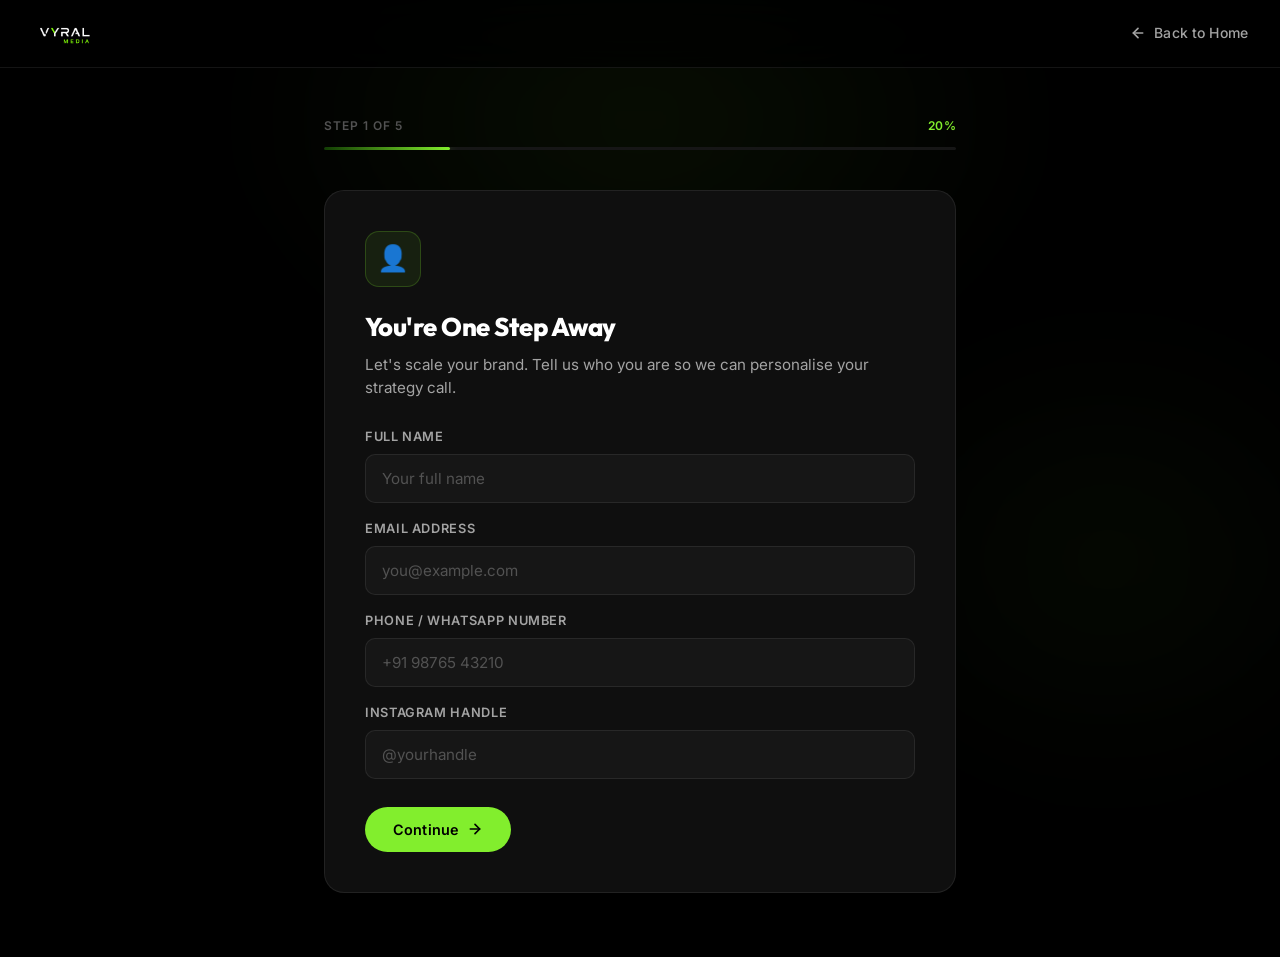
==== commit 43da336b: "Complete mobile UI fixes, redesigned apply form, added blog page" ====
--- a/apply.html
+++ b/apply.html
@@ -8,23 +8,15 @@
   <meta name="robots" content="index, follow">
   <link rel="canonical" href="https://vyralmedia.in/apply.html">
   
-  <!-- Google Search Console Verification Tag -->
   <meta name="google-site-verification" content="zM5Bgi4bt-5BUdZvR5xK7IEdUK-Fsq2DMTVxGjwrdNs">
 
-  <!-- Preconnect -->
   <link rel="preconnect" href="https://fonts.googleapis.com">
   <link rel="preconnect" href="https://fonts.gstatic.com" crossorigin>
-
-  <!-- Fonts -->
   <link href="https://fonts.googleapis.com/css2?family=Inter:wght@300;400;500;600;700&family=Outfit:wght@400;500;600;700;800;900&display=swap" rel="stylesheet">
-
-  <!-- Favicon -->
   <link rel="icon" type="image/png" href="data:image/svg+xml,<svg xmlns=%22http://www.w3.org/2000/svg%22 viewBox=%220 0 100 100%22><text y=%22.9em%22 font-size=%2290%22>🚀</text></svg>">
 
   <style>
-    /* ============================================================
-       DESIGN SYSTEM — mirrors main site exactly
-    ============================================================ */
+    /* Same as before but with enhanced visual improvements */
     @import url('https://fonts.googleapis.com/css2?family=Inter:wght@300;400;500;600;700&family=Outfit:wght@400;500;600;700;800;900&display=swap');
 
     :root {
@@ -76,9 +68,6 @@
     ::-webkit-scrollbar-thumb { background: var(--bg-tertiary); border: 2px solid var(--bg-pure); border-radius: 4px; }
     ::-webkit-scrollbar-thumb:hover { background: var(--accent); }
 
-    /* ============================================================
-       BACKGROUND AMBIENCE
-    ============================================================ */
     .bg-gradient-orb {
       position: fixed;
       inset: 0;
@@ -108,9 +97,6 @@
       filter: blur(60px);
     }
 
-    /* ============================================================
-       NAV
-    ============================================================ */
     .top-nav {
       position: fixed;
       top: 0;
@@ -151,9 +137,6 @@
     .back-link svg { transition: var(--transition-fast); }
     .back-link:hover svg { transform: translateX(-3px); }
 
-    /* ============================================================
-       PAGE LAYOUT
-    ============================================================ */
     .page-wrapper {
       position: relative;
       z-index: 1;
@@ -172,9 +155,6 @@
       padding: 3rem 1.5rem 4rem;
     }
 
-    /* ============================================================
-       PROGRESS BAR
-    ============================================================ */
     .progress-wrap {
       margin-bottom: 2.5rem;
     }
@@ -216,9 +196,6 @@
       box-shadow: 0 0 12px rgba(130,238,45,0.4);
     }
 
-    /* ============================================================
-       STEP CARD
-    ============================================================ */
     .step-card {
       background: var(--bg-secondary);
       border: 1px solid var(--border-color);
@@ -236,38 +213,35 @@
     }
 
     .step-icon {
-      width: 48px;
-      height: 48px;
-      border-radius: 12px;
+      width: 56px;
+      height: 56px;
+      border-radius: 14px;
       background: rgba(130,238,45,0.08);
       border: 1px solid var(--border-accent);
       display: flex;
       align-items: center;
       justify-content: center;
       margin-bottom: 1.25rem;
-      font-size: 1.4rem;
+      font-size: 1.6rem;
       line-height: 1;
     }
 
     .step-title {
       font-family: var(--font-headings);
-      font-size: 1.5rem;
-      font-weight: 700;
+      font-size: 1.6rem;
+      font-weight: 800;
       color: var(--text-primary);
       margin-bottom: 0.35rem;
       letter-spacing: -0.02em;
     }
 
     .step-subtitle {
-      font-size: 0.9rem;
+      font-size: 0.95rem;
       color: var(--text-secondary);
       margin-bottom: 1.75rem;
       line-height: 1.5;
     }
 
-    /* ============================================================
-       FORM FIELDS
-    ============================================================ */
     .field-group {
       display: flex;
       flex-direction: column;
@@ -336,9 +310,6 @@
     .field select { cursor: pointer; padding-right: 2.5rem; }
     .field select option { background: var(--bg-secondary); color: var(--text-primary); }
 
-    /* ============================================================
-       CHOICE GRID (single / multi select)
-    ============================================================ */
     .choices-grid {
       display: grid;
       grid-template-columns: 1fr 1fr;
@@ -418,12 +389,8 @@
       transform: rotate(-45deg) translateY(-1px);
     }
 
-    /* Full-width grid options */
     .choices-grid.cols-1 { grid-template-columns: 1fr; }
 
-    /* ============================================================
-       BUTTONS
-    ============================================================ */
     .btn-row {
       display: flex;
       align-items: center;
@@ -473,9 +440,6 @@
 
     .btn-full { width: 100%; }
 
-    /* ============================================================
-       VALIDATION ERROR
-    ============================================================ */
     .field-error {
       font-size: 0.78rem;
       color: #ff6b6b;
@@ -498,13 +462,10 @@
     }
     .error-msg.show { display: block; }
 
-    /* ============================================================
-       FINAL SCREEN
-    ============================================================ */
     .final-screen {
       display: none;
       text-align: center;
-      padding: 3rem 2.5rem;
+      padding: 3.5rem 2.5rem;
       background: var(--bg-secondary);
       border: 1px solid var(--border-color);
       border-radius: 20px;
@@ -514,21 +475,21 @@
     .final-screen.active { display: block; }
 
     .final-icon-wrap {
-      width: 72px;
-      height: 72px;
-      border-radius: 18px;
+      width: 80px;
+      height: 80px;
+      border-radius: 20px;
       background: rgba(130,238,45,0.1);
       border: 1px solid var(--border-accent);
       display: flex;
       align-items: center;
       justify-content: center;
       margin: 0 auto 1.5rem;
-      font-size: 2rem;
+      font-size: 2.4rem;
     }
 
     .final-title {
       font-family: var(--font-headings);
-      font-size: 2rem;
+      font-size: 2.2rem;
       font-weight: 800;
       color: var(--text-primary);
       letter-spacing: -0.03em;
@@ -578,29 +539,20 @@
       color: var(--text-muted);
     }
 
-    /* ============================================================
-       NOTION-STYLE EMOJI — uses text rendering
-    ============================================================ */
     .notion-emoji {
       font-style: normal;
       font-variant-emoji: text;
       font-family: 'Segoe UI Emoji', 'Noto Emoji', sans-serif;
     }
 
-    /* ============================================================
-       STEP DIVIDER
-    ============================================================ */
     .step-divider {
       height: 1px;
       background: var(--border-color);
       margin: 1.5rem 0;
     }
 
-    /* ============================================================
-       RESPONSIVE
-    ============================================================ */
     @media (max-width: 600px) {
-      .form-container { padding: 2rem 1rem 3rem; }
+      .form-container { padding: 1.5rem 1rem 3rem; }
       .step-card { padding: 1.75rem 1.25rem; }
       .choices-grid { 
         grid-template-columns: 1fr; 
@@ -634,15 +586,15 @@
         padding: 0.7rem 1rem;
         font-size: 0.8rem;
       }
+      .step-title { font-size: 1.3rem; }
+      .step-subtitle { font-size: 0.85rem; }
     }
   </style>
 </head>
 <body>
 
-  <!-- Background ambience -->
   <div class="bg-gradient-orb" aria-hidden="true"></div>
 
-  <!-- Nav -->
   <nav class="top-nav" aria-label="Apply page navigation">
     <a href="index.html" class="logo" aria-label="Vyral Media — Back to home">
       <img src="logo.png" alt="Vyral Media Logo">
@@ -653,11 +605,9 @@
     </a>
   </nav>
 
-  <!-- Page wrapper -->
   <div class="page-wrapper">
     <div class="form-container">
 
-      <!-- Progress -->
       <div class="progress-wrap" id="progress-wrap">
         <div class="progress-header">
           <span class="step-label" id="step-label">Step 1 of 5</span>
@@ -668,11 +618,11 @@
         </div>
       </div>
 
-      <!-- ─── STEP 1: BASIC INFORMATION ─── -->
+      <!-- STEP 1 -->
       <div class="step-card active" id="step-1" role="form" aria-labelledby="step1-title">
         <div class="step-icon" aria-hidden="true"><span class="notion-emoji">👤</span></div>
-        <h1 class="step-title" id="step1-title">Basic Information</h1>
-        <p class="step-subtitle">Let us know who you are so we can personalise your strategy call.</p>
+        <h1 class="step-title" id="step1-title">You're One Step Away</h1>
+        <p class="step-subtitle">Let's scale your brand. Tell us who you are so we can personalise your strategy call.</p>
 
         <div class="error-msg" id="step1-error">Please fill in all required fields correctly.</div>
 
@@ -707,7 +657,7 @@
         </div>
       </div>
 
-      <!-- ─── STEP 2: BUSINESS TYPE ─── -->
+      <!-- STEP 2 -->
       <div class="step-card" id="step-2" role="form" aria-labelledby="step2-title">
         <div class="step-icon" aria-hidden="true"><span class="notion-emoji">🏢</span></div>
         <h2 class="step-title" id="step2-title">Business Type</h2>
@@ -757,7 +707,7 @@
         </div>
       </div>
 
-      <!-- ─── STEP 3: CURRENT SITUATION ─── -->
+      <!-- STEP 3 -->
       <div class="step-card" id="step-3" role="form" aria-labelledby="step3-title">
         <div class="step-icon" aria-hidden="true"><span class="notion-emoji">📊</span></div>
         <h2 class="step-title" id="step3-title">Current Situation</h2>
@@ -807,7 +757,7 @@
         </div>
       </div>
 
-      <!-- ─── STEP 4: BUDGET QUALIFIER ─── -->
+      <!-- STEP 4 -->
       <div class="step-card" id="step-4" role="form" aria-labelledby="step4-title">
         <div class="step-icon" aria-hidden="true"><span class="notion-emoji">💰</span></div>
         <h2 class="step-title" id="step4-title">Budget Qualifier</h2>
@@ -847,7 +797,7 @@
         </div>
       </div>
 
-      <!-- ─── STEP 5: MAIN GOAL ─── -->
+      <!-- STEP 5 -->
       <div class="step-card" id="step-5" role="form" aria-labelledby="step5-title">
         <div class="step-icon" aria-hidden="true"><span class="notion-emoji">🎯</span></div>
         <h2 class="step-title" id="step5-title">Main Goal</h2>
@@ -897,7 +847,7 @@
         </div>
       </div>
 
-      <!-- ─── FINAL SCREEN ─── -->
+      <!-- FINAL SCREEN -->
       <div class="final-screen" id="final-screen" role="region" aria-labelledby="final-title">
         <div class="final-icon-wrap" aria-hidden="true"><span class="notion-emoji" style="font-size:2.2rem">🚀</span></div>
         <h2 class="final-title" id="final-title">Perfect. Let's Build Your<br><span>Growth Plan.</span></h2>
@@ -909,8 +859,8 @@
         <p class="privacy-note">We respect your privacy. Your information will only be used to contact you about your strategy call.</p>
       </div>
 
-    </div><!-- /form-container -->
-  </div><!-- /page-wrapper -->
+    </div>
+  </div>
 
   <script>
     /* ============================================================
@@ -959,7 +909,6 @@
     }
 
     function nextStep(from) {
-      // Validate before advancing
       if (!validate(from)) return;
       collectData(from);
 
@@ -1079,7 +1028,6 @@
       });
       el.classList.add('selected');
       el.setAttribute('aria-checked', 'true');
-      // Hide error on selection
       const errId = 'step' + getStepForGroup(group) + '-error';
       const errEl = document.getElementById(errId);
       if (errEl) errEl.classList.remove('show');
@@ -1089,7 +1037,6 @@
       const isSelected = el.classList.contains('selected');
       el.classList.toggle('selected');
       el.setAttribute('aria-checked', isSelected ? 'false' : 'true');
-      // Hide error if at least one selected
       const sels = document.querySelectorAll('#goal-choices .choice-item.selected');
       if (sels.length > 0) document.getElementById('step5-error').classList.remove('show');
     }
@@ -1099,7 +1046,6 @@
       return map[group] || 1;
     }
 
-    /* Keyboard accessibility for choice items */
     document.addEventListener('keydown', function(e) {
       if (e.key === 'Enter' || e.key === ' ') {
         const el = e.target;
@@ -1110,16 +1056,11 @@
       }
     });
 
-    /* ============================================================
-       FINAL SCREEN
-    ============================================================ */
     function showFinal() {
-      // Hide all steps and progress
       document.querySelectorAll('.step-card').forEach(c => c.classList.remove('active'));
       document.getElementById('progress-wrap').style.display = 'none';
       document.getElementById('final-screen').classList.add('active');
 
-      // Build WhatsApp pre-filled message
       const goals = formData.goals.join(', ');
       const msg = [
         `Hi Vyral Media! I'd like to book a free strategy call.`,
@@ -1141,13 +1082,9 @@
 
       const encoded = encodeURIComponent(msg);
       document.getElementById('whatsapp-cta').href = `https://wa.me/919897303727?text=${encoded}`;
-
       document.getElementById('final-screen').scrollIntoView({ behavior: 'smooth', block: 'start' });
     }
 
-    /* ============================================================
-       INIT
-    ============================================================ */
     updateProgress(1);
   </script>
 </body>
